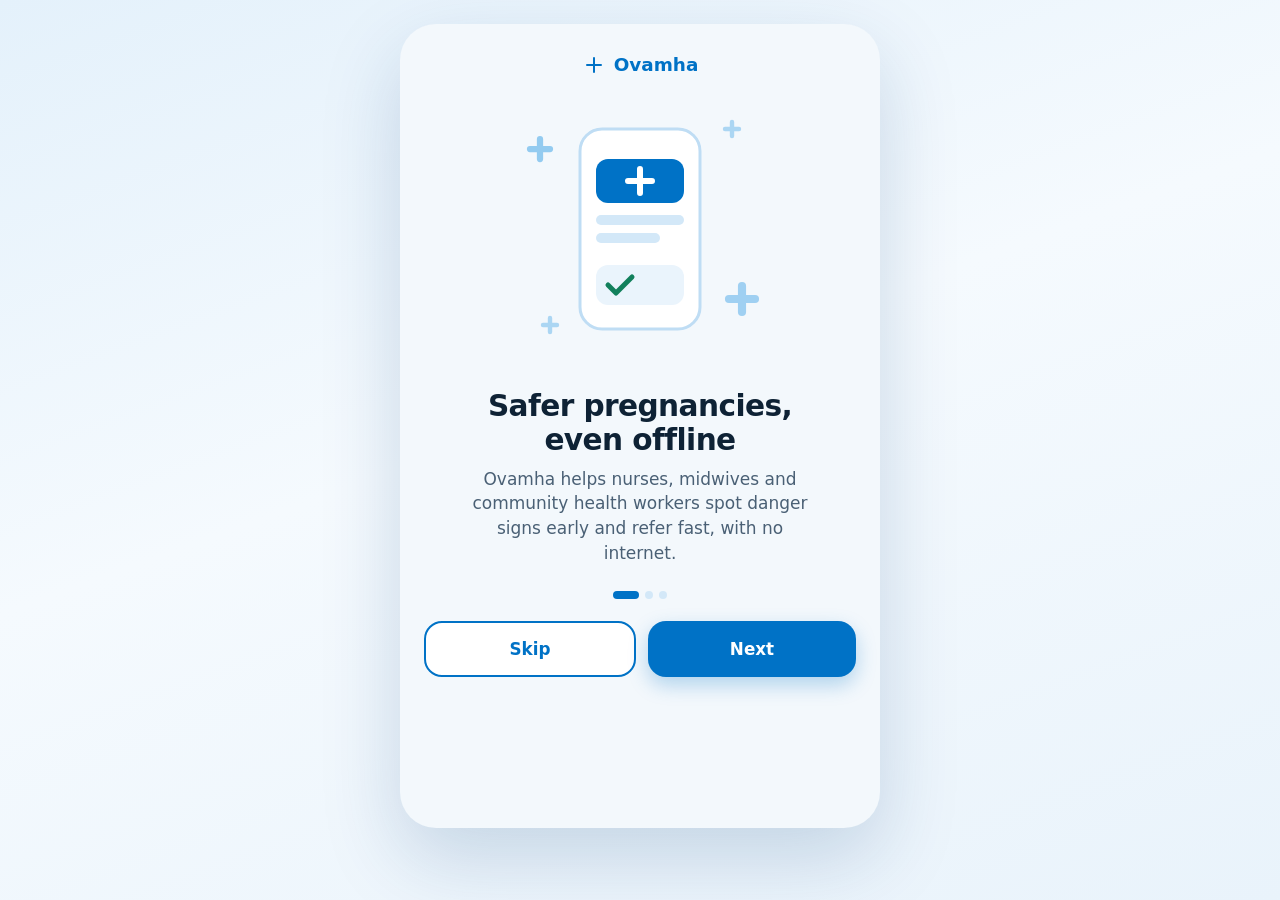
==== apps/prototype/web/index.html @ ad06b2dc "Replace Gradio with a custom offline mobile web app FastAPI server + plain HTML/CSS/JS frontend (no " ====
<!doctype html>
<html lang="en">
<head>
  <meta charset="utf-8">
  <meta name="viewport" content="width=device-width, initial-scale=1, viewport-fit=cover">
  <meta name="theme-color" content="#0072C6">
  <title>Ovamha</title>
  <link rel="icon" href="data:image/svg+xml,%3Csvg xmlns='http://www.w3.org/2000/svg' viewBox='0 0 32 32'%3E%3Crect width='32' height='32' rx='9' fill='%230072C6'/%3E%3Cpath d='M16 8v16M8 16h16' stroke='white' stroke-width='4' stroke-linecap='round'/%3E%3C/svg%3E">
  <link rel="stylesheet" href="app.css">
</head>
<body>
  <div class="shell" id="app"></div>
  <script src="app.js"></script>
</body>
</html>
---- apps/prototype/web/app.css ----
/* Ovamha: mobile-first, offline (system fonts, no external assets). */
:root {
  --blue: #0072C6;          /* Sierra Leone flag blue */
  --blue-600: #005EA3;
  --blue-700: #004A80;
  --blue-50: #EAF4FC;
  --blue-100: #D3E8F8;
  --sky: #CFE6F8;
  --ink: #0E2235;
  --ink-2: #4A6075;
  --ink-3: #8397A9;
  --line: #E3ECF4;
  --card: #FFFFFF;
  --bg: #F3F8FC;
  --green: #12805C;
  --green-50: #E7F6F0;
  --amber: #B45F06;
  --amber-50: #FFF4E5;
  --red: #C62828;
  --red-50: #FDECEC;
  --radius: 22px;
  --radius-sm: 14px;
  --shadow: 0 10px 30px rgba(14, 60, 110, 0.08), 0 2px 6px rgba(14, 60, 110, 0.05);
  --tap: 56px;
}

* { box-sizing: border-box; }
html, body { margin: 0; height: 100%; }
body {
  background: linear-gradient(160deg, #E4F1FB 0%, #F5FAFE 45%, #E9F3FB 100%);
  color: var(--ink);
  font: 17px/1.45 system-ui, -apple-system, "Segoe UI", Roboto, "Helvetica Neue", Arial, sans-serif;
  -webkit-font-smoothing: antialiased;
}
button, input, select, textarea { font: inherit; color: inherit; }
button { cursor: pointer; border: 0; background: none; -webkit-tap-highlight-color: transparent; }
svg.i { width: 24px; height: 24px; stroke: currentColor; fill: none; stroke-width: 2; stroke-linecap: round; stroke-linejoin: round; flex: none; }

/* Phone-width app shell, centred on larger screens */
.shell { max-width: 480px; min-height: 100%; margin: 0 auto; background: var(--bg); position: relative; display: flex; flex-direction: column; }
@media (min-width: 560px) {
  body { padding: 24px 0; }
  .shell { min-height: calc(100% - 48px); border-radius: 36px; box-shadow: 0 30px 80px rgba(0, 60, 120, 0.18); overflow: hidden; }
}
.screen { flex: 1; padding: 20px 20px 120px; animation: in .22s ease-out; }
@keyframes in { from { opacity: 0; transform: translateY(6px); } to { opacity: 1; transform: none; } }

/* Top bar */
.top { display: flex; align-items: center; gap: 12px; margin: 4px 0 18px; }
.top h1 { font-size: 1.35rem; margin: 0; flex: 1; letter-spacing: -0.01em; }
.icon-btn { width: 48px; height: 48px; border-radius: 50%; display: grid; place-items: center; background: var(--card); box-shadow: var(--shadow); color: var(--ink); }
.icon-btn.ghost { box-shadow: none; background: transparent; }
.icon-btn.blue { background: var(--blue); color: #fff; }
.icon-btn.soft { background: var(--blue-50); color: var(--blue); box-shadow: none; }

.badge { display: inline-flex; align-items: center; gap: 6px; font-size: .8rem; font-weight: 600; padding: 5px 10px; border-radius: 999px; background: var(--blue-50); color: var(--blue-700); }
.badge.green { background: var(--green-50); color: var(--green); }
.badge.amber { background: var(--amber-50); color: var(--amber); }
.badge.red { background: var(--red-50); color: var(--red); }
.badge svg.i { width: 15px; height: 15px; }

/* Buttons */
.btn { min-height: var(--tap); border-radius: 18px; padding: 0 22px; display: inline-flex; align-items: center; justify-content: center; gap: 10px; font-weight: 650; font-size: 1.05rem; width: 100%; transition: transform .08s, background .15s; }
.btn:active { transform: scale(.98); }
.btn.primary { background: var(--blue); color: #fff; box-shadow: 0 8px 20px rgba(0, 114, 198, 0.28); }
.btn.primary:hover { background: var(--blue-600); }
.btn.outline { border: 2px solid var(--blue); color: var(--blue); background: #fff; }
.btn.soft { background: var(--blue-50); color: var(--blue-700); }
.btn.danger { background: var(--red); color: #fff; }
.btn[disabled] { opacity: .45; pointer-events: none; }
.row { display: flex; gap: 12px; }
.row > * { flex: 1; }
.stack > * + * { margin-top: 12px; }

/* Cards */
.card { background: var(--card); border-radius: var(--radius); box-shadow: var(--shadow); padding: 18px; }
.card + .card { margin-top: 14px; }
.card h3 { margin: 0 0 4px; font-size: 1.05rem; }
.muted { color: var(--ink-2); }
.small { font-size: .88rem; }
.tiny { font-size: .78rem; color: var(--ink-3); }
.section-title { font-size: 1.1rem; font-weight: 700; margin: 26px 2px 12px; display: flex; align-items: center; justify-content: space-between; }

/* Welcome */
.welcome { display: flex; flex-direction: column; min-height: 100%; padding: 28px 24px 32px; text-align: center; }
.welcome .art { flex: 1; display: grid; place-items: center; min-height: 300px; }
.welcome h2 { font-size: 1.85rem; line-height: 1.15; margin: 10px 0 10px; letter-spacing: -0.02em; }
.welcome p { color: var(--ink-2); margin: 0 auto 22px; max-width: 340px; }
.dots { display: flex; justify-content: center; gap: 6px; margin: 4px 0 22px; }
.dots i { width: 8px; height: 8px; border-radius: 99px; background: var(--blue-100); }
.dots i.on { width: 26px; background: var(--blue); }
.brand { display: flex; align-items: center; justify-content: center; gap: 8px; font-weight: 800; color: var(--blue); font-size: 1.15rem; }

/* Login */
.people { display: grid; gap: 10px; }
.person { display: flex; align-items: center; gap: 14px; padding: 14px 16px; border-radius: 18px; background: var(--card); box-shadow: var(--shadow); text-align: left; border: 2px solid transparent; }
.person.on { border-color: var(--blue); background: var(--blue-50); }
.avatar { width: 48px; height: 48px; border-radius: 50%; display: grid; place-items: center; font-weight: 800; color: var(--blue-700); background: linear-gradient(135deg, #D6EAFA, #EEF6FD); flex: none; }
.pin-dots { display: flex; justify-content: center; gap: 14px; margin: 18px 0 8px; }
.pin-dots i { width: 16px; height: 16px; border-radius: 50%; border: 2px solid var(--blue); }
.pin-dots i.on { background: var(--blue); }
.pinpad { display: grid; grid-template-columns: repeat(3, 1fr); gap: 12px; margin-top: 14px; }
.pinpad button { height: 64px; border-radius: 18px; background: var(--card); box-shadow: var(--shadow); font-size: 1.5rem; font-weight: 650; }
.pinpad button.fn { background: transparent; box-shadow: none; display: grid; place-items: center; color: var(--ink-2); font-size: 1rem; }
.err { color: var(--red); font-weight: 600; text-align: center; min-height: 1.5em; margin-top: 8px; }

/* Home */
.hello { display: flex; align-items: center; gap: 12px; }
.hello .who { flex: 1; }
.hello .who small { color: var(--ink-3); display: block; font-size: .85rem; }
.hello .who b { font-size: 1.25rem; }
.hero { background: linear-gradient(135deg, var(--blue) 0%, #2E95E0 100%); color: #fff; border-radius: 26px; padding: 22px; margin-top: 20px; position: relative; overflow: hidden; box-shadow: 0 16px 30px rgba(0, 114, 198, 0.28); }
.hero h2 { margin: 0 0 6px; font-size: 1.4rem; }
.hero p { margin: 0 0 18px; opacity: .92; max-width: 75%; }
.hero .btn { background: #fff; color: var(--blue-700); width: auto; }
.hero .plus { position: absolute; right: -28px; bottom: -34px; opacity: .14; }
.chips { display: flex; gap: 8px; flex-wrap: wrap; }
.chip { padding: 10px 16px; border-radius: 999px; background: var(--card); box-shadow: var(--shadow); font-weight: 600; min-height: 44px; }
.chip.on { background: var(--blue); color: #fff; }
.tiles { display: grid; grid-template-columns: 1fr 1fr; gap: 12px; }
.tile { background: var(--card); border-radius: 20px; padding: 16px; box-shadow: var(--shadow); }
.tile .k { display: flex; justify-content: space-between; color: var(--ink-2); font-size: .9rem; }
.tile .v { font-size: 1.9rem; font-weight: 750; margin-top: 6px; }
.tile .v small { font-size: .85rem; color: var(--ink-3); font-weight: 600; margin-left: 4px; }

/* Bottom nav */
.nav { position: fixed; bottom: 0; left: 0; right: 0; max-width: 480px; margin: 0 auto; background: rgba(255,255,255,.96); backdrop-filter: blur(8px); border-top: 1px solid var(--line); display: flex; justify-content: space-around; padding: 10px 8px calc(10px + env(safe-area-inset-bottom)); z-index: 10; }
@media (min-width: 560px) { .nav { position: absolute; border-radius: 0 0 36px 36px; } }
.nav button { display: flex; flex-direction: column; align-items: center; gap: 2px; font-size: .75rem; color: var(--ink-3); min-width: 64px; padding: 4px; }
.nav button.on { color: var(--blue); }
.nav button.on::after { content: ""; width: 5px; height: 5px; border-radius: 50%; background: var(--blue); margin-top: 2px; }

/* Steps progress */
.steps { display: flex; gap: 6px; margin: -6px 0 18px; }
.steps i { flex: 1; height: 6px; border-radius: 99px; background: var(--blue-100); }
.steps i.on { background: var(--blue); }

/* Recorder */
.rec { text-align: center; padding: 26px 18px 22px; }
.mic { width: 132px; height: 132px; border-radius: 50%; margin: 10px auto 16px; display: grid; place-items: center; background: var(--blue); color: #fff; box-shadow: 0 0 0 14px var(--blue-50), 0 16px 30px rgba(0,114,198,.35); transition: transform .1s; }
.mic svg.i { width: 54px; height: 54px; }
.mic:active { transform: scale(.97); }
.mic.live { background: var(--red); box-shadow: 0 0 0 14px var(--red-50), 0 16px 30px rgba(198,40,40,.3); animation: pulse 1.4s infinite; }
@keyframes pulse { 0%,100% { box-shadow: 0 0 0 10px var(--red-50), 0 16px 30px rgba(198,40,40,.3); } 50% { box-shadow: 0 0 0 22px rgba(253,236,236,.6), 0 16px 30px rgba(198,40,40,.3); } }
.timer { font-variant-numeric: tabular-nums; font-size: 1.5rem; font-weight: 700; }
.wave { display: flex; justify-content: center; align-items: center; gap: 4px; height: 36px; margin: 6px 0; }
.wave i { width: 5px; border-radius: 4px; background: var(--blue-100); height: 10px; }
.live-wave i { background: var(--red); animation: bar 1s infinite ease-in-out; }
.live-wave i:nth-child(2n) { animation-delay: .15s; } .live-wave i:nth-child(3n) { animation-delay: .3s; }
@keyframes bar { 0%,100% { height: 8px; } 50% { height: 32px; } }
.link { color: var(--blue); font-weight: 650; text-decoration: underline; text-underline-offset: 3px; padding: 10px; }
textarea.input, input.input { width: 100%; border: 2px solid var(--line); border-radius: 16px; padding: 14px 16px; background: #fff; font-size: 1.05rem; outline: none; }
textarea.input:focus, input.input:focus { border-color: var(--blue); }
textarea.input { min-height: 120px; resize: vertical; }

/* Read-back items */
.item { background: var(--card); border-radius: 20px; box-shadow: var(--shadow); padding: 16px; border: 2px solid transparent; }
.item + .item { margin-top: 12px; }
.item.ok { border-color: #BFE6D6; background: #FBFEFD; }
.item.warn { border-color: #F6D9AE; }
.item .head { display: flex; align-items: center; gap: 12px; }
.item .ico { width: 44px; height: 44px; border-radius: 14px; display: grid; place-items: center; background: var(--blue-50); color: var(--blue); flex: none; }
.item.warn .ico { background: var(--amber-50); color: var(--amber); }
.item.ok .ico { background: var(--green-50); color: var(--green); }
.item .t { flex: 1; min-width: 0; }
.item .t b { display: block; font-size: 1.05rem; }
.item .val { font-size: 1.25rem; font-weight: 750; color: var(--blue-700); }
.item.ok .val { color: var(--green); }
.item .quote { margin: 10px 0 0; padding: 10px 12px; border-radius: 12px; background: var(--bg); color: var(--ink-2); font-size: .92rem; font-style: italic; }
.item .acts { display: flex; gap: 10px; margin-top: 12px; }
.item .acts .btn { min-height: 50px; font-size: 1rem; padding: 0 12px; }

/* Measurements */
.measure .num-row { display: flex; align-items: center; gap: 10px; margin-top: 10px; }
.measure .num { flex: 1; min-width: 0; height: 64px; border: 2px solid var(--line); border-radius: 16px; font-size: 1.7rem; font-weight: 700; text-align: center; background: #fff; outline: none; }
.measure .num:focus { border-color: var(--blue); }
.measure .sep { font-size: 1.8rem; color: var(--ink-3); font-weight: 300; }
.measure .unit { color: var(--ink-3); font-weight: 600; font-size: .9rem; margin-top: 4px; }
.mic-sm { width: 56px; height: 56px; border-radius: 16px; background: var(--blue-50); color: var(--blue); display: grid; place-items: center; flex: none; }
.mic-sm.live { background: var(--red); color: #fff; animation: pulse 1.4s infinite; }
.seg { display: flex; flex-wrap: wrap; gap: 8px; margin-top: 10px; }
.seg button { flex: 1 0 auto; min-height: 50px; padding: 0 14px; border-radius: 14px; background: var(--bg); font-weight: 650; border: 2px solid transparent; }
.seg button.on { background: var(--blue-50); border-color: var(--blue); color: var(--blue-700); }
.done-line { display: flex; align-items: center; gap: 8px; color: var(--green); font-weight: 650; margin-top: 10px; }

/* Status banner (sticky above nav) */
.sticky { position: fixed; left: 0; right: 0; bottom: 0; max-width: 480px; margin: 0 auto; padding: 12px 16px calc(14px + env(safe-area-inset-bottom)); background: linear-gradient(180deg, rgba(243,248,252,0), var(--bg) 30%); z-index: 9; }
@media (min-width: 560px) { .sticky { position: absolute; border-radius: 0 0 36px 36px; } }
.banner { display: flex; align-items: center; gap: 10px; padding: 12px 14px; border-radius: 16px; font-weight: 650; margin-bottom: 10px; }
.banner.red { background: var(--red-50); color: var(--red); }
.banner.amber { background: var(--amber-50); color: var(--amber); }
.banner.green { background: var(--green-50); color: var(--green); }
.banner.blue { background: var(--blue-50); color: var(--blue-700); }

/* Result */
.alert { border-radius: 26px; padding: 22px; color: #fff; background: linear-gradient(135deg, #C62828, #E5533D); box-shadow: 0 16px 30px rgba(198,40,40,.28); }
.alert.ok { background: linear-gradient(135deg, var(--green), #26A57A); box-shadow: 0 16px 30px rgba(18,128,92,.25); }
.alert h2 { margin: 8px 0 6px; font-size: 1.5rem; }
.alert ul { margin: 10px 0 0; padding-left: 20px; }
.alert li { margin: 4px 0; font-weight: 600; }
.sms { background: var(--bg); border-radius: 18px 18px 18px 6px; padding: 14px 16px; font-family: ui-monospace, Menlo, monospace; font-size: .9rem; margin-top: 10px; word-break: break-word; }
.status-pill { display: inline-flex; align-items: center; gap: 8px; padding: 8px 14px; border-radius: 999px; font-weight: 700; }
.status-pill.wait { background: var(--amber-50); color: var(--amber); }
.status-pill.ok { background: var(--green-50); color: var(--green); }
.status-pill.no { background: var(--red-50); color: var(--red); }
details.card summary { list-style: none; display: flex; align-items: center; justify-content: space-between; font-weight: 700; cursor: pointer; min-height: 32px; }
details.card summary::-webkit-details-marker { display: none; }
pre.mono { white-space: pre-wrap; font: .82rem/1.5 ui-monospace, Menlo, monospace; background: var(--bg); border-radius: 14px; padding: 14px; overflow: auto; max-height: 420px; margin: 12px 0 0; }

/* Toast + loading */
.toast { position: fixed; left: 50%; bottom: 110px; transform: translateX(-50%); background: var(--ink); color: #fff; padding: 12px 18px; border-radius: 14px; font-weight: 600; z-index: 50; max-width: 90%; box-shadow: var(--shadow); animation: in .2s; }
.busy { position: fixed; inset: 0; background: rgba(243,248,252,.75); display: grid; place-items: center; z-index: 40; backdrop-filter: blur(2px); }
.busy .box { background: #fff; border-radius: 22px; padding: 22px 26px; box-shadow: var(--shadow); text-align: center; font-weight: 650; }
.spinner { width: 42px; height: 42px; border-radius: 50%; border: 4px solid var(--blue-100); border-top-color: var(--blue); animation: spin .9s linear infinite; margin: 0 auto 12px; }
@keyframes spin { to { transform: rotate(360deg); } }
.offline-dot { width: 8px; height: 8px; border-radius: 50%; background: var(--green); display: inline-block; }
.measure .num::placeholder { font-size: 1rem; font-weight: 600; color: var(--ink-3); }
.screen:has(+ .sticky) { padding-bottom: 200px; }
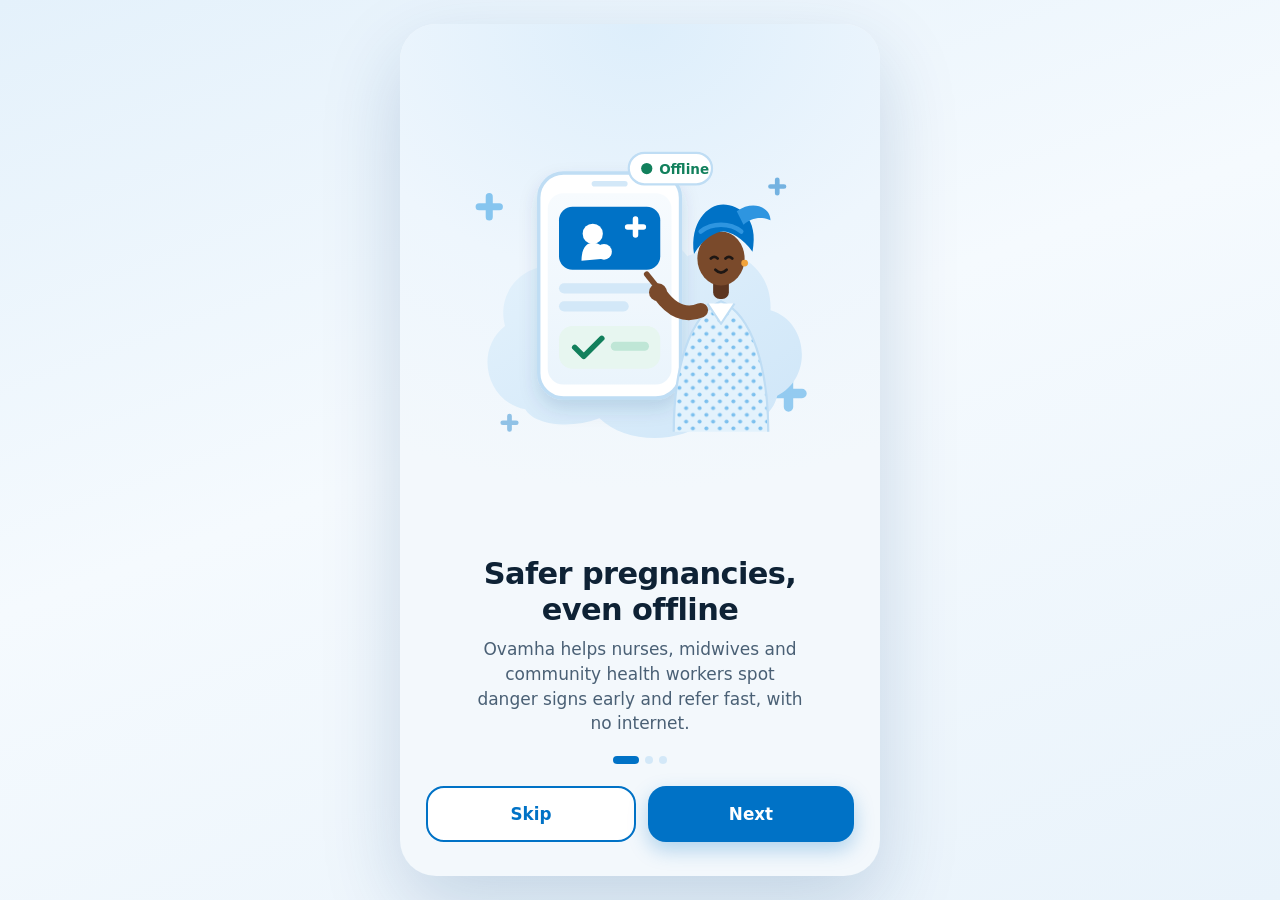
==== commit fbd3865f: "New onboarding illustrations and full-height welcome layout Hand-drawn inline SVG scenes (health wor" ====
--- a/apps/prototype/web/index.html
+++ b/apps/prototype/web/index.html
@@ -10,6 +10,7 @@
 </head>
 <body>
   <div class="shell" id="app"></div>
+  <script src="art.js"></script>
   <script src="app.js"></script>
 </body>
 </html>
--- a/apps/prototype/web/app.css
+++ b/apps/prototype/web/app.css
@@ -82,10 +82,16 @@
 .section-title { font-size: 1.1rem; font-weight: 700; margin: 26px 2px 12px; display: flex; align-items: center; justify-content: space-between; }
 
 /* Welcome */
-.welcome { display: flex; flex-direction: column; min-height: 100%; padding: 28px 24px 32px; text-align: center; }
-.welcome .art { flex: 1; display: grid; place-items: center; min-height: 300px; }
-.welcome h2 { font-size: 1.85rem; line-height: 1.15; margin: 10px 0 10px; letter-spacing: -0.02em; }
-.welcome p { color: var(--ink-2); margin: 0 auto 22px; max-width: 340px; }
+.welcome { display: flex; flex-direction: column; min-height: 100vh; min-height: 100dvh; text-align: center; }
+@media (min-width: 560px) { .welcome { min-height: calc(100vh - 48px); } }
+.welcome .art { flex: 1; display: grid; place-items: center; min-height: 330px; padding: 36px 20px 8px;
+  background: radial-gradient(120% 90% at 50% 0%, #DDEEFB 0%, #EEF6FD 55%, var(--bg) 100%); border-radius: 0 0 36px 36px; }
+.welcome .art svg { max-width: 360px !important; }
+.welcome .art svg { animation: in .35s ease-out; }
+.welcome-text { padding: 8px 26px 34px; }
+.welcome h2 { font-size: 1.9rem; line-height: 1.18; margin: 6px 0 10px; letter-spacing: -0.02em; }
+.welcome p { color: var(--ink-2); margin: 0 auto 20px; max-width: 330px; }
+.brand { display: flex; align-items: center; justify-content: center; gap: 8px; font-weight: 800; color: var(--blue); font-size: 1.15rem; }
 .dots { display: flex; justify-content: center; gap: 6px; margin: 4px 0 22px; }
 .dots i { width: 8px; height: 8px; border-radius: 99px; background: var(--blue-100); }
 .dots i.on { width: 26px; background: var(--blue); }
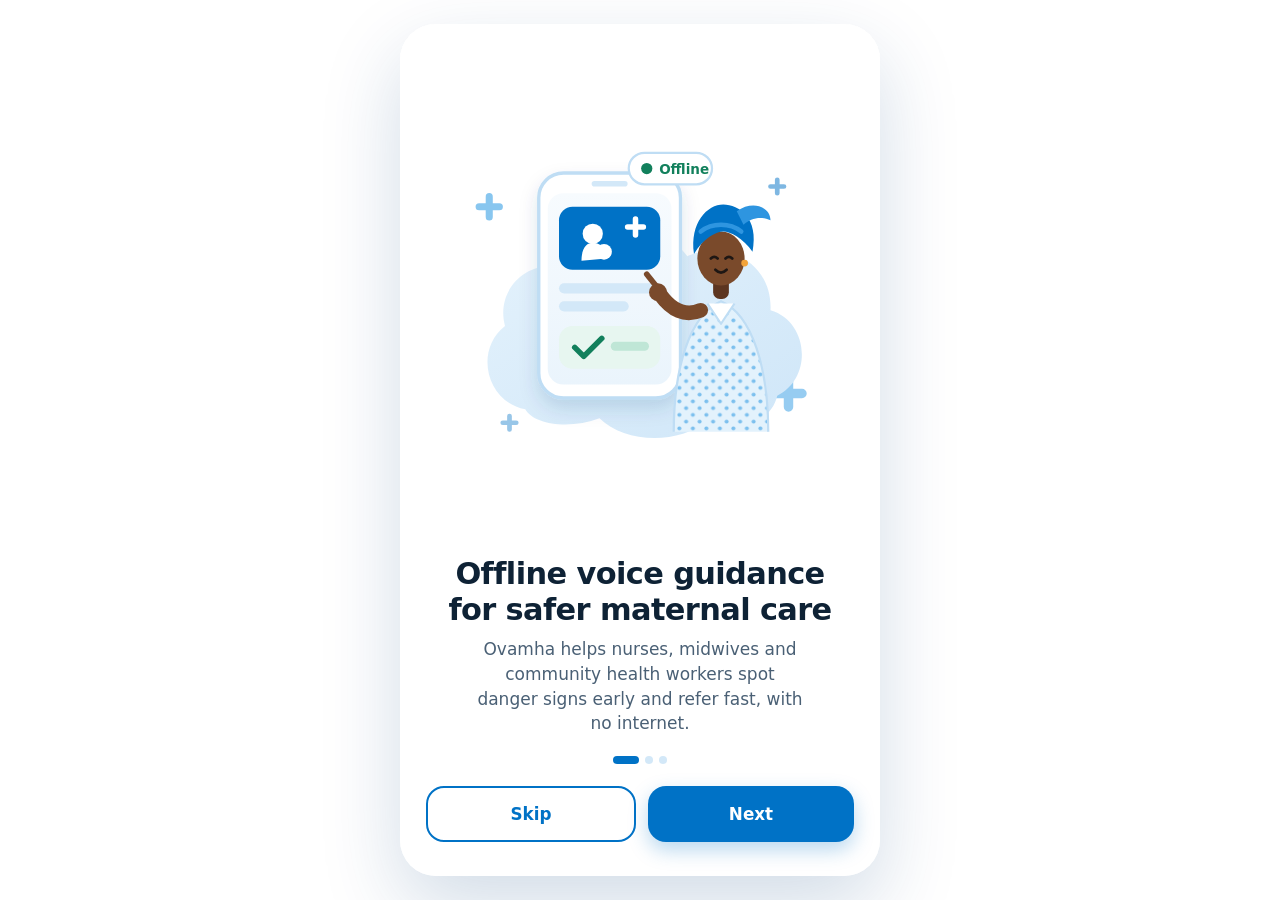
==== commit edd7bbd7: "Referral letter, clean advice/decision/referral screens, voice reason - 'What we understood' replace" ====
--- a/apps/prototype/web/index.html
+++ b/apps/prototype/web/index.html
@@ -10,6 +10,7 @@
 </head>
 <body>
   <div class="shell" id="app"></div>
+  <div id="printArea"></div>
   <script src="art.js"></script>
   <script src="app.js"></script>
 </body>
--- a/apps/prototype/web/app.css
+++ b/apps/prototype/web/app.css
@@ -11,7 +11,7 @@
   --ink-3: #8397A9;
   --line: #E3ECF4;
   --card: #FFFFFF;
-  --bg: #F3F8FC;
+  --bg: #FFFFFF;
   --green: #12805C;
   --green-50: #E7F6F0;
   --amber: #B45F06;
@@ -27,7 +27,7 @@
 * { box-sizing: border-box; }
 html, body { margin: 0; height: 100%; }
 body {
-  background: linear-gradient(160deg, #E4F1FB 0%, #F5FAFE 45%, #E9F3FB 100%);
+  background: #FFFFFF;
   color: var(--ink);
   font: 17px/1.45 system-ui, -apple-system, "Segoe UI", Roboto, "Helvetica Neue", Arial, sans-serif;
   -webkit-font-smoothing: antialiased;
@@ -42,7 +42,8 @@
   body { padding: 24px 0; }
   .shell { min-height: calc(100% - 48px); border-radius: 36px; box-shadow: 0 30px 80px rgba(0, 60, 120, 0.18); overflow: hidden; }
 }
-.screen { flex: 1; padding: 20px 20px 120px; animation: in .22s ease-out; }
+.screen { flex: 1; padding: 20px 20px 120px; }
+.enter .screen, .enter .welcome { animation: in .22s ease-out; }
 @keyframes in { from { opacity: 0; transform: translateY(6px); } to { opacity: 1; transform: none; } }
 
 /* Top bar */
@@ -73,7 +74,7 @@
 .stack > * + * { margin-top: 12px; }
 
 /* Cards */
-.card { background: var(--card); border-radius: var(--radius); box-shadow: var(--shadow); padding: 18px; }
+.card { background: var(--card); border-radius: var(--radius); box-shadow: var(--shadow); padding: 18px; border: 1px solid var(--line); }
 .card + .card { margin-top: 14px; }
 .card h3 { margin: 0 0 4px; font-size: 1.05rem; }
 .muted { color: var(--ink-2); }
@@ -82,10 +83,10 @@
 .section-title { font-size: 1.1rem; font-weight: 700; margin: 26px 2px 12px; display: flex; align-items: center; justify-content: space-between; }
 
 /* Welcome */
-.welcome { display: flex; flex-direction: column; min-height: 100vh; min-height: 100dvh; text-align: center; }
+.welcome { display: flex; flex-direction: column; min-height: 100vh; min-height: 100dvh; text-align: center; background: #fff; }
 @media (min-width: 560px) { .welcome { min-height: calc(100vh - 48px); } }
 .welcome .art { flex: 1; display: grid; place-items: center; min-height: 330px; padding: 36px 20px 8px;
-  background: radial-gradient(120% 90% at 50% 0%, #DDEEFB 0%, #EEF6FD 55%, var(--bg) 100%); border-radius: 0 0 36px 36px; }
+  background: #fff; }
 .welcome .art svg { max-width: 360px !important; }
 .welcome .art svg { animation: in .35s ease-out; }
 .welcome-text { padding: 8px 26px 34px; }
@@ -172,7 +173,7 @@
 .item .t b { display: block; font-size: 1.05rem; }
 .item .val { font-size: 1.25rem; font-weight: 750; color: var(--blue-700); }
 .item.ok .val { color: var(--green); }
-.item .quote { margin: 10px 0 0; padding: 10px 12px; border-radius: 12px; background: var(--bg); color: var(--ink-2); font-size: .92rem; font-style: italic; }
+.item .quote { margin: 10px 0 0; padding: 10px 12px; border-radius: 12px; background: var(--blue-50); color: var(--ink-2); font-size: .92rem; font-style: italic; }
 .item .acts { display: flex; gap: 10px; margin-top: 12px; }
 .item .acts .btn { min-height: 50px; font-size: 1rem; padding: 0 12px; }
 
@@ -185,7 +186,7 @@
 .mic-sm { width: 56px; height: 56px; border-radius: 16px; background: var(--blue-50); color: var(--blue); display: grid; place-items: center; flex: none; }
 .mic-sm.live { background: var(--red); color: #fff; animation: pulse 1.4s infinite; }
 .seg { display: flex; flex-wrap: wrap; gap: 8px; margin-top: 10px; }
-.seg button { flex: 1 0 auto; min-height: 50px; padding: 0 14px; border-radius: 14px; background: var(--bg); font-weight: 650; border: 2px solid transparent; }
+.seg button { flex: 1 0 auto; min-height: 50px; padding: 0 14px; border-radius: 14px; background: #F2F6FA; font-weight: 650; border: 2px solid transparent; }
 .seg button.on { background: var(--blue-50); border-color: var(--blue); color: var(--blue-700); }
 .done-line { display: flex; align-items: center; gap: 8px; color: var(--green); font-weight: 650; margin-top: 10px; }
 
@@ -204,14 +205,14 @@
 .alert h2 { margin: 8px 0 6px; font-size: 1.5rem; }
 .alert ul { margin: 10px 0 0; padding-left: 20px; }
 .alert li { margin: 4px 0; font-weight: 600; }
-.sms { background: var(--bg); border-radius: 18px 18px 18px 6px; padding: 14px 16px; font-family: ui-monospace, Menlo, monospace; font-size: .9rem; margin-top: 10px; word-break: break-word; }
+.sms { background: var(--blue-50); border-radius: 18px 18px 18px 6px; padding: 14px 16px; font-family: ui-monospace, Menlo, monospace; font-size: .9rem; margin-top: 10px; word-break: break-word; }
 .status-pill { display: inline-flex; align-items: center; gap: 8px; padding: 8px 14px; border-radius: 999px; font-weight: 700; }
 .status-pill.wait { background: var(--amber-50); color: var(--amber); }
 .status-pill.ok { background: var(--green-50); color: var(--green); }
 .status-pill.no { background: var(--red-50); color: var(--red); }
 details.card summary { list-style: none; display: flex; align-items: center; justify-content: space-between; font-weight: 700; cursor: pointer; min-height: 32px; }
 details.card summary::-webkit-details-marker { display: none; }
-pre.mono { white-space: pre-wrap; font: .82rem/1.5 ui-monospace, Menlo, monospace; background: var(--bg); border-radius: 14px; padding: 14px; overflow: auto; max-height: 420px; margin: 12px 0 0; }
+pre.mono { white-space: pre-wrap; font: .82rem/1.5 ui-monospace, Menlo, monospace; background: #F2F6FA; border-radius: 14px; padding: 14px; overflow: auto; max-height: 420px; margin: 12px 0 0; }
 
 /* Toast + loading */
 .toast { position: fixed; left: 50%; bottom: 110px; transform: translateX(-50%); background: var(--ink); color: #fff; padding: 12px 18px; border-radius: 14px; font-weight: 600; z-index: 50; max-width: 90%; box-shadow: var(--shadow); animation: in .2s; }
@@ -222,3 +223,139 @@
 .offline-dot { width: 8px; height: 8px; border-radius: 50%; background: var(--green); display: inline-block; }
 .measure .num::placeholder { font-size: 1rem; font-weight: 600; color: var(--ink-3); }
 .screen:has(+ .sticky) { padding-bottom: 200px; }
+
+/* Option cards with read-aloud, steppers (registration) */
+.opt { display: flex; align-items: center; gap: 10px; border: 2px solid var(--line); border-radius: 18px; padding: 8px 8px 8px 10px; background: #fff; }
+.opt + .opt { margin-top: 10px; }
+.opt.on { border-color: var(--blue); background: var(--blue-50); }
+.opt-main { flex: 1; display: flex; align-items: center; gap: 12px; min-height: 56px; padding: 4px; }
+.opt-main b { font-size: 1.08rem; }
+.screen > .opt { box-shadow: var(--shadow); padding: 12px; }
+.screen > .opt + .opt { margin-top: 14px; }
+.qhead { display: flex; align-items: center; gap: 10px; margin-bottom: 8px; }
+.qhead h3 { flex: 1; margin: 0; font-size: 1.12rem; }
+.consent { display: flex; gap: 12px; align-items: center; margin-top: 14px; font-weight: 600; padding: 12px; border-radius: 14px; background: var(--blue-50); }
+.consent input { width: 26px; height: 26px; flex: none; }
+.consent span { flex: 1; }
+.stepper { display: flex; align-items: center; gap: 12px; margin-top: 6px; }
+.stepper .icon-btn { width: 56px; height: 56px; font-size: 1.8rem; font-weight: 700; color: var(--blue-700); }
+.stepper .icon-btn[disabled] { opacity: .35; }
+.stepper .num-big { min-width: 56px; text-align: center; font-size: 2rem; font-weight: 800; color: var(--blue-700); }
+.stepper .chip { margin-left: auto; box-shadow: none; border: 2px solid var(--line); }
+.stepper .chip.on { border-color: var(--blue); }
+.card-code { font-size: 2.6rem; font-weight: 800; letter-spacing: .12em; color: var(--blue-700); margin: 10px 0 6px; font-family: ui-monospace, Menlo, monospace; }
+.card-input { font-size: 1.6rem; text-align: center; letter-spacing: .15em; font-weight: 700; font-family: ui-monospace, Menlo, monospace; }
+
+/* DAK question cards */
+.qcard .q + .q { margin-top: 20px; padding-top: 18px; border-top: 1px solid var(--line); }
+.section-kicker { font-size: .8rem; font-weight: 800; letter-spacing: .08em; text-transform: uppercase; color: var(--blue); margin-bottom: 10px; }
+.tick { width: 30px; height: 30px; flex: none; border: 2px solid var(--ink-3); display: grid; place-items: center; color: #fff; }
+.tick.single { border-radius: 50%; }
+.tick.multi { border-radius: 8px; }
+.opt.on .tick { background: var(--blue); border-color: var(--blue); }
+.tick svg.i { width: 18px; height: 18px; stroke-width: 3; }
+.q .opt { padding: 4px 6px 4px 8px; }
+.q .opt-main { min-height: 50px; }
+.q .opt + .opt { margin-top: 8px; }
+
+/* Guideline advice, decision, referral pathway */
+.advice { border-left: 6px solid var(--amber); }
+.advice.red { border-left-color: var(--red); }
+.advice.red .tiny:first-child { color: var(--red); }
+.advice.amber .tiny:first-child { color: var(--amber); }
+.check-row { display: flex; gap: 12px; align-items: flex-start; padding: 10px 0; border-bottom: 1px solid var(--line); font-weight: 600; }
+.check-row input { width: 24px; height: 24px; flex: none; margin-top: 2px; }
+.isbar > div { display: flex; gap: 12px; padding: 8px 0; border-bottom: 1px solid var(--line); }
+.isbar-k { width: 32px; height: 32px; border-radius: 10px; background: var(--blue); color: #fff; display: grid; place-items: center; font-weight: 800; flex: none; }
+
+/* Clean list rows (confirm screen) */
+.said { display: flex; gap: 12px; align-items: flex-start; padding: 14px 16px; border: 1px solid var(--line); border-radius: 18px; font-size: 1.02rem; }
+.note-line { display: flex; gap: 10px; align-items: center; margin-top: 10px; padding: 10px 14px; border-radius: 14px; background: var(--blue-50); color: var(--blue-700); font-size: .92rem; font-weight: 600; }
+.note-line.warn { background: var(--amber-50); color: var(--amber); }
+.note-line svg.i { width: 18px; height: 18px; }
+.list-head { display: flex; justify-content: space-between; align-items: baseline; margin: 22px 2px 10px; font-weight: 700; font-size: 1.02rem; }
+.list-head span { font-size: .78rem; font-weight: 600; color: var(--ink-3); }
+.row-list { display: flex; flex-direction: column; gap: 10px; }
+.row-item { border: 1.5px solid var(--line); border-radius: 18px; padding: 12px 12px 12px 12px; background: #fff; transition: border-color .15s, background .15s; }
+.row-item.on { border-color: #8CC6EE; background: #EEF7FD; }
+.row-item.warn { border-color: #F3D3A6; }
+.row-main { display: flex; align-items: center; gap: 12px; }
+.row-ico { width: 46px; height: 46px; border-radius: 14px; display: grid; place-items: center; background: var(--blue-50); color: var(--blue); flex: none; }
+.row-item.on .row-ico { background: #D6ECFB; }
+.row-item.warn .row-ico { background: var(--amber-50); color: var(--amber); }
+.row-text { flex: 1; min-width: 0; }
+.row-title { font-weight: 700; font-size: 1.02rem; }
+.row-val { color: var(--blue-700); }
+.row-sub { color: var(--ink-3); font-size: .85rem; margin-top: 2px; overflow: hidden; text-overflow: ellipsis; white-space: nowrap; }
+.row-say { width: 40px; height: 40px; border-radius: 12px; display: grid; place-items: center; color: var(--blue); flex: none; }
+.row-say:hover { background: var(--blue-50); }
+.row-say svg.i { width: 20px; height: 20px; }
+.row-acts { display: flex; gap: 8px; align-items: center; margin: 10px 0 0 58px; flex-wrap: wrap; }
+.row-q { font-size: .85rem; color: var(--ink-2); font-weight: 600; }
+.pill { min-height: 38px; padding: 0 14px; border-radius: 999px; font-weight: 650; font-size: .92rem; display: inline-flex; align-items: center; gap: 6px; background: var(--blue-50); color: var(--blue-700); }
+.pill svg.i { width: 16px; height: 16px; }
+.pill.primary { background: var(--blue); color: #fff; }
+.pill.ghost { background: transparent; color: var(--ink-2); border: 1.5px solid var(--line); }
+.row-link { margin: 6px 0 0 58px; font-size: .85rem; font-weight: 650; color: var(--blue); }
+.status-line { display: flex; gap: 10px; align-items: center; padding: 10px 14px; margin-bottom: 10px; border-radius: 14px; background: #fff; border: 1px solid var(--line); font-size: .9rem; font-weight: 600; color: var(--ink-2); }
+.status-line svg.i { width: 18px; height: 18px; color: var(--blue); }
+.status-line.warn { border-color: #F3D3A6; background: var(--amber-50); color: var(--amber); }
+.status-line.warn svg.i { color: var(--amber); }
+.status-line.ok svg.i { color: var(--green); }
+
+/* Advice / decision / referral rows */
+button.row-item, label.row-item { width: 100%; text-align: left; display: block; cursor: pointer; }
+.row-item.choice.on, .row-item.check.on { border-color: #8CC6EE; background: #EEF7FD; }
+.row-item.choice.on .row-ico { background: var(--blue); color: #fff; }
+.row-item.check .row-main { gap: 14px; }
+.row-item.check input { width: 22px; height: 22px; flex: none; accent-color: var(--blue); }
+details.row-item summary { list-style: none; cursor: pointer; }
+details.row-item summary::-webkit-details-marker { display: none; }
+details.row-item[open] .row-sub { white-space: normal; }
+.row-item.adv.red .row-ico { background: var(--red-50); color: var(--red); }
+.row-item.adv.amber .row-ico { background: var(--amber-50); color: var(--amber); }
+.row-more { margin: 10px 4px 2px 58px; font-size: .95rem; line-height: 1.45; }
+.list-head .row-say { width: 34px; height: 34px; }
+.reason-box { display: flex; gap: 10px; align-items: flex-start; border: 1.5px solid var(--line); border-radius: 18px; padding: 10px 10px 10px 14px; }
+.reason-box:focus-within { border-color: var(--blue); }
+.reason-box textarea { flex: 1; border: 0; outline: none; resize: none; min-height: 72px; font-size: 1rem; background: transparent; }
+.reason-box .mic-sm { width: 48px; height: 48px; border-radius: 14px; }
+.isbar-list { border: 1.5px solid var(--line); border-radius: 18px; padding: 4px 14px; }
+.isbar-row { display: flex; gap: 12px; padding: 10px 0; border-bottom: 1px solid var(--line); font-size: .95rem; }
+.isbar-row:last-child { border-bottom: 0; }
+.isbar-k { width: 28px; height: 28px; border-radius: 9px; background: var(--blue-50); color: var(--blue-700); display: grid; place-items: center; font-weight: 800; flex: none; font-size: .85rem; }
+.time-box { display: flex; flex-direction: column; gap: 4px; border: 1.5px solid var(--line); border-radius: 14px; padding: 8px 12px; }
+.time-box input { border: 0; outline: none; font-size: 1.1rem; font-weight: 700; background: transparent; }
+
+/* Referral letter: on screen as a preview, and the only thing printed */
+#printArea { display: none; }
+.letter { background: #fff; color: #111; font: 12.5pt/1.45 Georgia, "Times New Roman", serif; padding: 18mm 16mm; max-width: 210mm; margin: 0 auto; }
+.letter .lh { display: flex; align-items: center; justify-content: space-between; gap: 12px; border-bottom: 2px solid #0072C6; padding-bottom: 10px; }
+.letter .lh .logo { width: 64px; height: 64px; display: grid; place-items: center; }
+.letter .lh .logo img, .letter .lh .logo svg { max-width: 64px; max-height: 64px; }
+.letter .lh .ph { width: 64px; height: 64px; border: 1.5px dashed #9AA9B8; border-radius: 8px; font: 8pt/1.2 system-ui, sans-serif; color: #6B7C8F; text-align: center; padding: 6px; }
+.letter .lh .mid { text-align: center; flex: 1; }
+.letter .lh .mid b { font-size: 14pt; display: block; }
+.letter h1 { font-size: 15pt; letter-spacing: .08em; text-align: center; margin: 14px 0 4px; }
+.letter .urgent { color: #B42318; font-weight: 700; text-align: center; font-family: system-ui, sans-serif; font-size: 10pt; letter-spacing: .08em; }
+.letter .meta { display: grid; grid-template-columns: 1fr 1fr; gap: 4px 18px; margin: 12px 0; font-size: 11pt; }
+.letter h2 { font: 700 10.5pt system-ui, sans-serif; letter-spacing: .06em; text-transform: uppercase; color: #0072C6; margin: 14px 0 4px; }
+.letter ul { margin: 2px 0 0 18px; padding: 0; }
+.letter table { width: 100%; border-collapse: collapse; font-size: 11pt; }
+.letter td { padding: 3px 6px 3px 0; vertical-align: top; }
+.letter td:first-child { width: 34%; color: #444; }
+.letter .sign { display: grid; grid-template-columns: 1fr 1fr; gap: 18px; margin-top: 16px; }
+.letter .line { border-bottom: 1px solid #333; height: 22px; margin-bottom: 2px; }
+.letter .slip { margin-top: 18px; border-top: 2px dashed #555; padding-top: 10px; }
+.letter .small { font-size: 9.5pt; color: #444; }
+@media print {
+  body { background: #fff; padding: 0; }
+  #app, .toast, .busy { display: none !important; }
+  #printArea { display: block !important; }
+  .letter { padding: 0; }
+  @page { size: A4; margin: 14mm; }
+}
+.letter-preview { margin-top: 12px; border: 1px solid var(--line); border-radius: 14px; overflow: hidden; box-shadow: var(--shadow); }
+.letter-preview .letter { padding: 18px 16px; font-size: 10.5pt; }
+.list-head { gap: 12px; white-space: nowrap; }
+.list-head span { white-space: normal; text-align: right; }
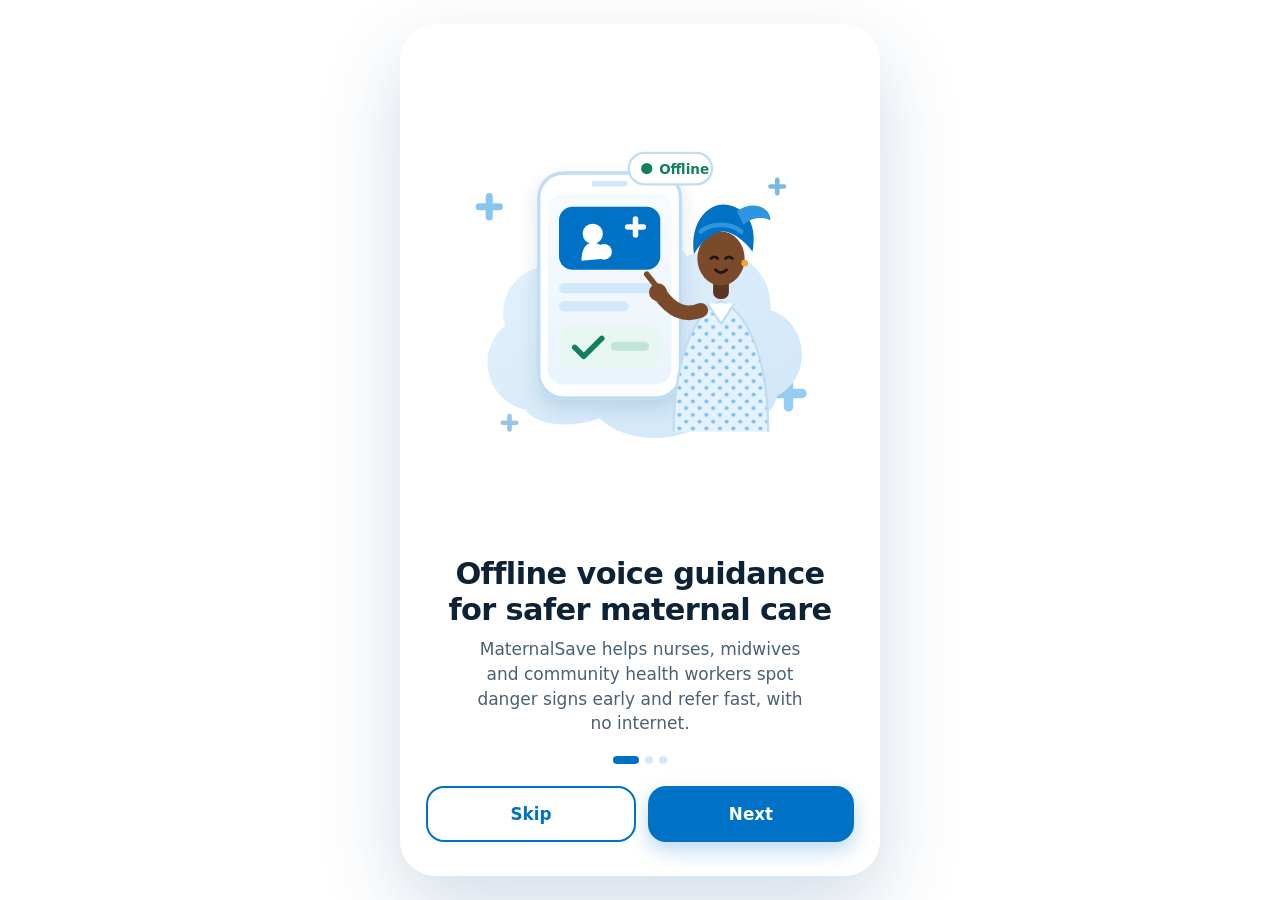
==== commit 85bd8408: "Rename the product to MaternalSave in the app and all docs - UI: browser tab and installed-app name," ====
--- a/apps/prototype/web/index.html
+++ b/apps/prototype/web/index.html
@@ -4,8 +4,12 @@
   <meta charset="utf-8">
   <meta name="viewport" content="width=device-width, initial-scale=1, viewport-fit=cover">
   <meta name="theme-color" content="#0072C6">
-  <title>Ovamha</title>
+  <title>MaternalSave</title>
   <link rel="icon" href="data:image/svg+xml,%3Csvg xmlns='http://www.w3.org/2000/svg' viewBox='0 0 32 32'%3E%3Crect width='32' height='32' rx='9' fill='%230072C6'/%3E%3Cpath d='M16 8v16M8 16h16' stroke='white' stroke-width='4' stroke-linecap='round'/%3E%3C/svg%3E">
+  <link rel="manifest" href="manifest.webmanifest">
+  <link rel="apple-touch-icon" href="icon-192.png">
+  <meta name="apple-mobile-web-app-capable" content="yes">
+  <meta name="apple-mobile-web-app-title" content="MaternalSave">
   <link rel="stylesheet" href="app.css">
 </head>
 <body>
--- a/apps/prototype/web/app.css
+++ b/apps/prototype/web/app.css
@@ -124,6 +124,9 @@
 .chips { display: flex; gap: 8px; flex-wrap: wrap; }
 .chip { padding: 10px 16px; border-radius: 999px; background: var(--card); box-shadow: var(--shadow); font-weight: 600; min-height: 44px; }
 .chip.on { background: var(--blue); color: #fff; }
+.lang-switch { display: flex; gap: 8px; margin-top: 12px; }
+.lang-switch .chip { min-height: 36px; padding: 6px 14px; box-shadow: none; border: 1px solid var(--line); }
+.lang-switch .chip.on { border-color: var(--blue); }
 .tiles { display: grid; grid-template-columns: 1fr 1fr; gap: 12px; }
 .tile { background: var(--card); border-radius: 20px; padding: 16px; box-shadow: var(--shadow); }
 .tile .k { display: flex; justify-content: space-between; color: var(--ink-2); font-size: .9rem; }
@@ -359,3 +362,40 @@
 .letter-preview .letter { padding: 18px 16px; font-size: 10.5pt; }
 .list-head { gap: 12px; white-space: nowrap; }
 .list-head span { white-space: normal; text-align: right; }
+
+
+/* Hosted-demo pop-up */
+.modal-back { position: fixed; inset: 0; background: rgba(14, 34, 53, .45); display: grid; place-items: center; z-index: 60; padding: 20px; animation: in .2s ease-out; }
+.modal { position: relative; background: #fff; border-radius: 24px; padding: 26px 22px 20px; max-width: 380px; width: 100%; box-shadow: 0 30px 80px rgba(0, 40, 80, .3); }
+.modal h3 { margin: 0 0 8px; font-size: 1.3rem; }
+.modal p { margin: 0 0 12px; color: var(--ink-2); line-height: 1.5; }
+.modal-x { position: absolute; top: 14px; right: 14px; width: 40px; height: 40px; border-radius: 12px; display: grid; place-items: center; color: var(--ink-2); }
+.modal-x:hover { background: var(--blue-50); }
+.modal .btn { margin-top: 6px; }
+
+/* Sign-in (clean form) */
+.auth { padding: 28px 24px 32px; }
+.auth .brand span { font-size: 1.2rem; }
+.auth-title { font-size: 2rem; margin: 0 0 6px; letter-spacing: -0.02em; }
+.auth-sub { color: var(--ink-2); margin: 0 0 28px; }
+.field-label { display: block; font-weight: 650; font-size: .95rem; margin: 0 0 8px; }
+.field-row { display: flex; justify-content: space-between; align-items: baseline; margin-top: 20px; }
+.field-link { color: var(--blue); font-weight: 650; font-size: .88rem; }
+.field { width: 100%; height: 54px; border: 1.5px solid var(--line); border-radius: 14px; padding: 0 16px; font-size: 1.05rem; outline: none; background: #fff; }
+.field:focus { border-color: var(--blue); box-shadow: 0 0 0 4px var(--blue-50); }
+.field-wrap { position: relative; }
+.field-wrap .field { padding-right: 52px; letter-spacing: .08em; }
+.field-eye { position: absolute; right: 6px; top: 7px; width: 40px; height: 40px; border-radius: 10px; display: grid; place-items: center; color: var(--ink-3); }
+.keep { display: flex; gap: 12px; align-items: center; margin: 20px 0 6px; font-weight: 500; }
+.keep input { width: 22px; height: 22px; accent-color: var(--blue); }
+.auth .btn { margin-top: 10px; border-radius: 999px; }
+.auth-foot { text-align: center; color: var(--ink-2); margin-top: 28px; font-size: .95rem; }
+
+/* Guideline management and routine care */
+.row-item.mgmt .row-ico { background: var(--green-50); color: var(--green); }
+.steps-list { margin: 10px 4px 2px 58px; padding-left: 18px; font-size: .95rem; line-height: 1.45; }
+.steps-list li { margin: 6px 0; }
+.routine { border: 1.5px solid var(--line); border-radius: 18px; padding: 10px 14px; }
+.routine > div:not(.tiny):not(.routine-sub) { display: flex; gap: 10px; align-items: flex-start; padding: 7px 0; border-bottom: 1px solid var(--line); font-size: .95rem; }
+.routine svg.i { width: 18px; height: 18px; color: var(--green); flex: none; margin-top: 2px; }
+.routine-sub { font-weight: 700; font-size: .85rem; color: var(--ink-2); margin-top: 10px; }
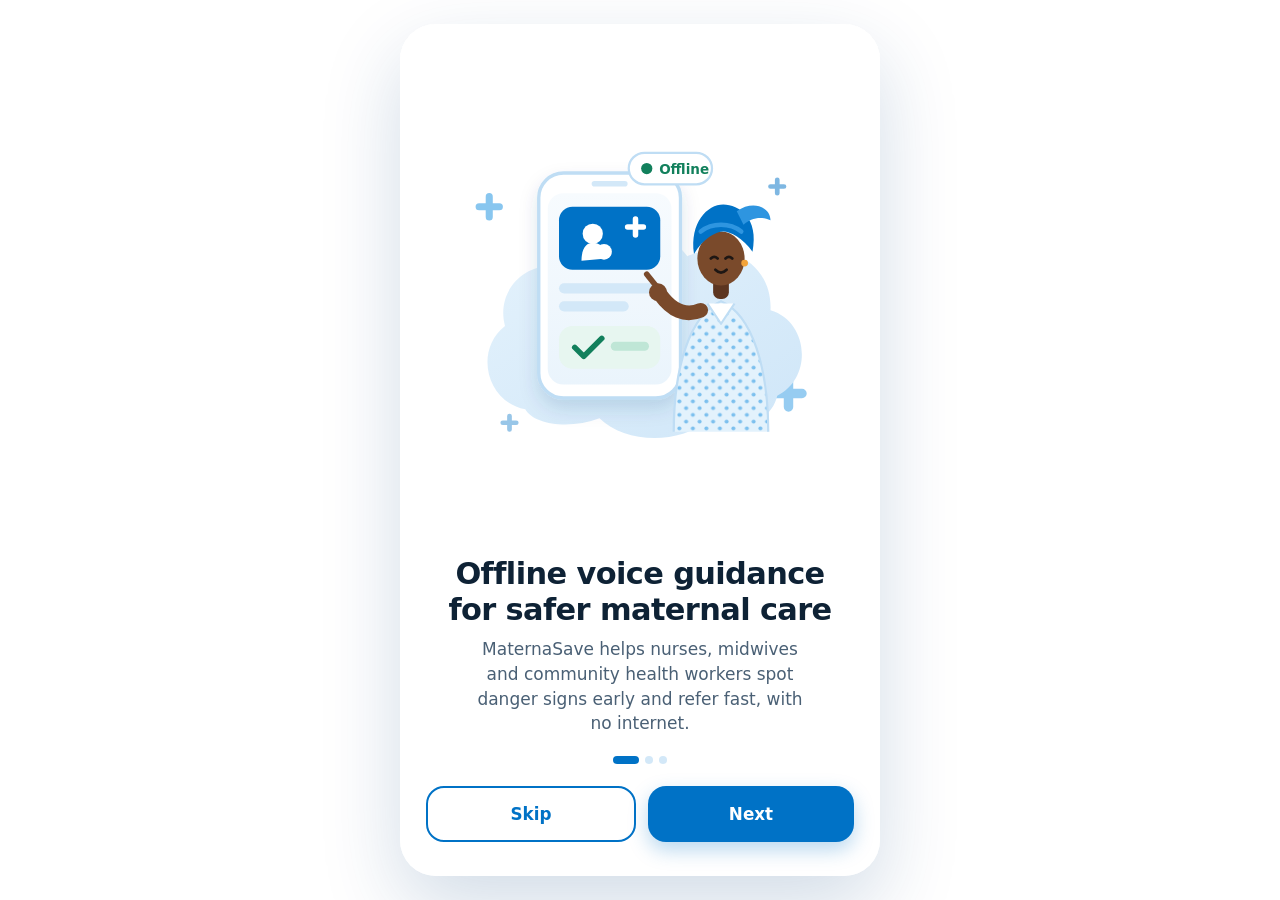
==== commit 1a32193e: "Rename the product MaternalSave -> MaternaSave in the app and docs Same scope as the earlier rename:" ====
--- a/apps/prototype/web/index.html
+++ b/apps/prototype/web/index.html
@@ -4,12 +4,12 @@
   <meta charset="utf-8">
   <meta name="viewport" content="width=device-width, initial-scale=1, viewport-fit=cover">
   <meta name="theme-color" content="#0072C6">
-  <title>MaternalSave</title>
+  <title>MaternaSave</title>
   <link rel="icon" href="data:image/svg+xml,%3Csvg xmlns='http://www.w3.org/2000/svg' viewBox='0 0 32 32'%3E%3Crect width='32' height='32' rx='9' fill='%230072C6'/%3E%3Cpath d='M16 8v16M8 16h16' stroke='white' stroke-width='4' stroke-linecap='round'/%3E%3C/svg%3E">
   <link rel="manifest" href="manifest.webmanifest">
   <link rel="apple-touch-icon" href="icon-192.png">
   <meta name="apple-mobile-web-app-capable" content="yes">
-  <meta name="apple-mobile-web-app-title" content="MaternalSave">
+  <meta name="apple-mobile-web-app-title" content="MaternaSave">
   <link rel="stylesheet" href="app.css">
 </head>
 <body>
--- a/apps/prototype/web/app.css
+++ b/apps/prototype/web/app.css
@@ -192,6 +192,24 @@
 .seg button { flex: 1 0 auto; min-height: 50px; padding: 0 14px; border-radius: 14px; background: #F2F6FA; font-weight: 650; border: 2px solid transparent; }
 .seg button.on { background: var(--blue-50); border-color: var(--blue); color: var(--blue-700); }
 .done-line { display: flex; align-items: center; gap: 8px; color: var(--green); font-weight: 650; margin-top: 10px; }
+.measure.compact { padding: 14px; margin-top: 12px; }
+.measure .m-head { display: flex; align-items: center; gap: 10px; }
+.measure .m-head h3 { flex: 1; margin: 0; font-size: 1.05rem; }
+.measure .m-ico { width: 34px; height: 34px; border-radius: 50%; display: grid; place-items: center; background: var(--blue-50); color: var(--blue); flex: none; }
+.measure .m-ico svg.i { width: 18px; height: 18px; }
+.icon-btn.sm { width: 40px; height: 40px; }
+.measure.compact .num { height: 52px; font-size: 1.4rem; border-radius: 14px; }
+.measure.compact .mic-sm { width: 52px; height: 52px; border-radius: 14px; }
+.measure .num.bad { border-color: var(--red); background: var(--red-50); }
+.measure .unit.warn { color: var(--amber); }
+.measure .m-err { color: var(--red); font-size: .88rem; font-weight: 600; margin-top: 4px; min-height: 0; }
+.measure .m-err:empty { display: none; }
+.measure .m-acts { display: flex; gap: 10px; margin-top: 10px; align-items: center; }
+.measure .m-acts .btn.sm { flex: 1; min-height: 48px; font-size: 1rem; }
+details.more { margin-top: 14px; }
+details.more > summary { list-style: none; cursor: pointer; display: flex; align-items: center; gap: 8px; padding: 14px 16px; border-radius: 16px; background: var(--card); border: 1px dashed var(--blue-100); color: var(--blue-700); font-weight: 650; }
+details.more > summary::-webkit-details-marker { display: none; }
+details.more[open] > summary { margin-bottom: 2px; }
 
 /* Status banner (sticky above nav) */
 .sticky { position: fixed; left: 0; right: 0; bottom: 0; max-width: 480px; margin: 0 auto; padding: 12px 16px calc(14px + env(safe-area-inset-bottom)); background: linear-gradient(180deg, rgba(243,248,252,0), var(--bg) 30%); z-index: 9; }
